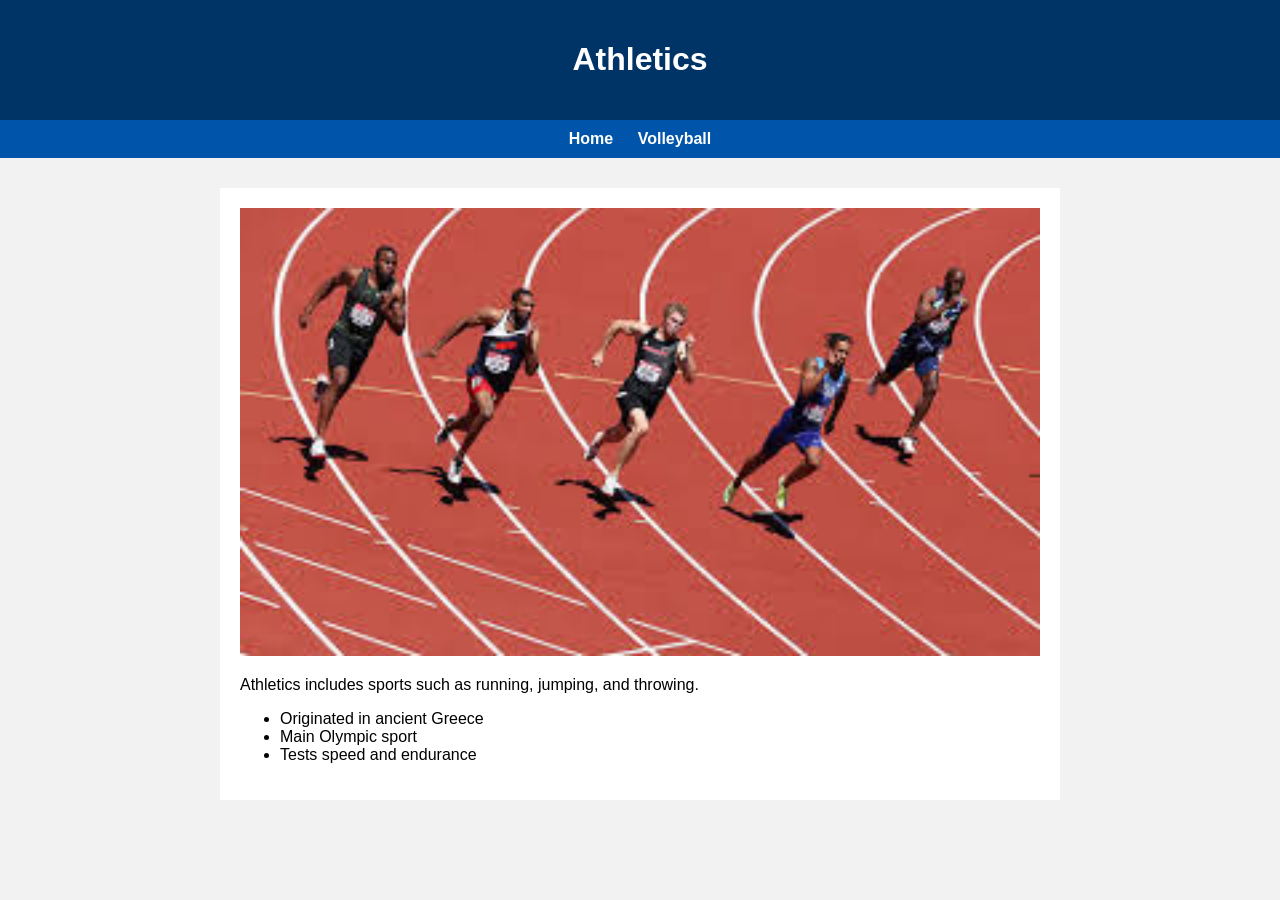
==== Athletics.html @ 1229adfd "Initial \commit" ====
<!DOCTYPE html>
<html>
<head>
    <title>Athletics</title>
    <style>
        body { font-family: Arial; background-color: #f2f2f2; margin: 0; }
        header { background-color: #003366; color: white; padding: 20px; text-align: center; }
        nav { background-color: #0055aa; padding: 10px; text-align: center; }
        nav a { color: white; margin: 10px; text-decoration: none; font-weight: bold; }
        section { background-color: white; max-width: 800px; margin: 30px auto; padding: 20px; }
        img { width: 100%; }
    </style>
</head>

<body>

<header>
    <h1>Athletics</h1>
</header>

<nav>
    <a href="index.html">Home</a>
    <a href="volleyball.html">Volleyball</a>
</nav>

<section>
    <img src="Athletics.jpg">
    <p>
        Athletics includes sports such as running, jumping, and throwing.
    </p>
    <ul>
        <li>Originated in ancient Greece</li>
        <li>Main Olympic sport</li>
        <li>Tests speed and endurance</li>
    </ul>
</section>

</body>
</html>
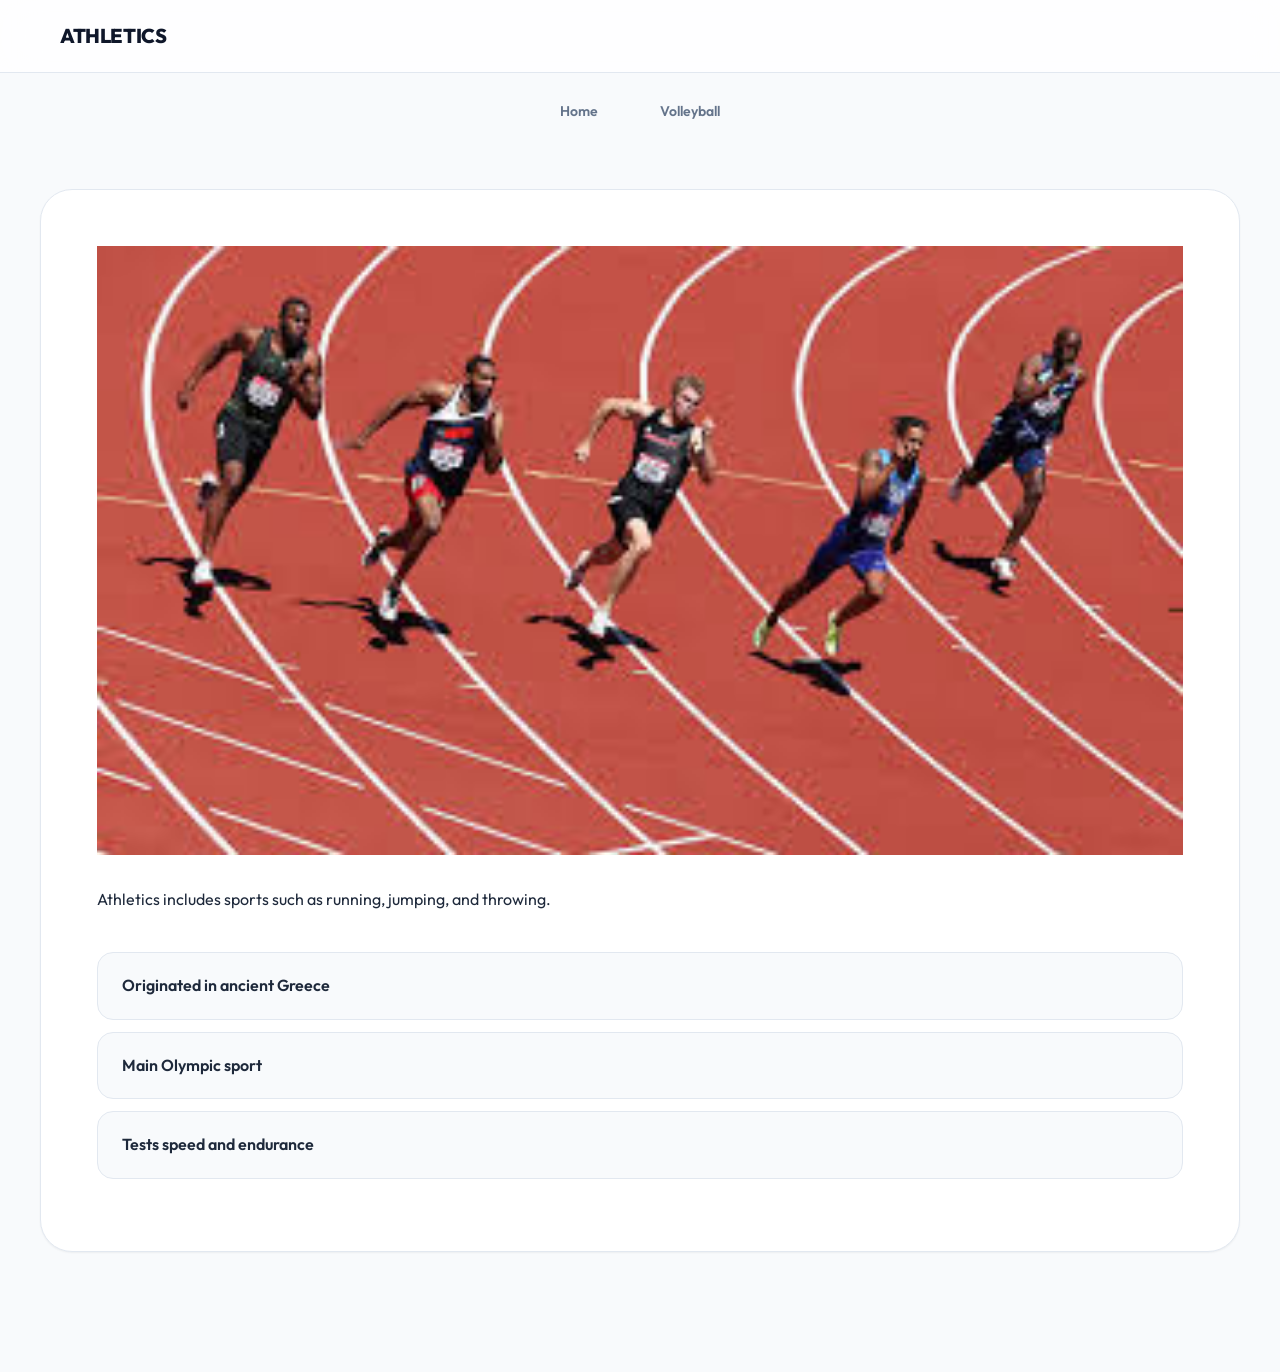
==== commit 790e696f: "Loco loco website" ====
--- a/Athletics.html
+++ b/Athletics.html
@@ -1,39 +1,40 @@
 <!DOCTYPE html>
-<html>
+<html lang="en">
 <head>
+    <meta charset="UTF-8">
+    <meta name="viewport" content="width=device-width, initial-scale=1.0">
     <title>Athletics</title>
-    <style>
-        body { font-family: Arial; background-color: #f2f2f2; margin: 0; }
-        header { background-color: #003366; color: white; padding: 20px; text-align: center; }
-        nav { background-color: #0055aa; padding: 10px; text-align: center; }
-        nav a { color: white; margin: 10px; text-decoration: none; font-weight: bold; }
-        section { background-color: white; max-width: 800px; margin: 30px auto; padding: 20px; }
-        img { width: 100%; }
-    </style>
+    <link rel="preconnect" href="https://fonts.googleapis.com">
+    <link rel="preconnect" href="https://fonts.gstatic.com" crossorigin>
+    <link href="https://fonts.googleapis.com/css2?family=Outfit:wght@400;600;800&display=swap" rel="stylesheet">
+    <link rel="stylesheet" href="style.css">
 </head>
-
 <body>
 
-<header>
+<header class="m3-top-app-bar">
     <h1>Athletics</h1>
 </header>
 
-<nav>
-    <a href="index.html">Home</a>
-    <a href="volleyball.html">Volleyball</a>
+<nav class="m3-nav">
+    <a href="index.html" class="m3-nav-link">Home</a>
+    <a href="Volleyball.html" class="m3-nav-link">Volleyball</a>
 </nav>
 
-<section>
-    <img src="Athletics.jpg">
-    <p>
-        Athletics includes sports such as running, jumping, and throwing.
-    </p>
-    <ul>
-        <li>Originated in ancient Greece</li>
-        <li>Main Olympic sport</li>
-        <li>Tests speed and endurance</li>
-    </ul>
-</section>
+<div class="container">
+    <div class="m3-card fade-in">
+        <div style="border-radius: var(--radius-large); overflow: hidden; margin-bottom: 32px;">
+            <img src="Athletics.jpg" alt="Athletics" style="width: 100%; display: block;">
+        </div>
+        <p>
+            Athletics includes sports such as running, jumping, and throwing.
+        </p>
+        <ul class="m3-list">
+            <li>Originated in ancient Greece</li>
+            <li>Main Olympic sport</li>
+            <li>Tests speed and endurance</li>
+        </ul>
+    </div>
+</div>
 
 </body>
-</html>+</html>
--- a/style.css
+++ b/style.css
@@ -0,0 +1,246 @@
+:root {
+  --color-primary: #0F172A;
+  --color-accent: #334155;
+  --color-bg: #F8FAFC;
+  --color-surface: #FFFFFF;
+  --color-text: #1E293B;
+  --color-text-muted: #64748B;
+  --color-border: #E2E8F0;
+  
+  --ease-elegant: cubic-bezier(0.16, 1, 0.3, 1);
+  --shadow-sm: 0 1px 2px 0 rgb(0 0 0 / 0.05);
+  --shadow-md: 0 4px 6px -1px rgb(0 0 0 / 0.1), 0 2px 4px -2px rgb(0 0 0 / 0.1);
+  --shadow-lg: 0 20px 25px -5px rgb(0 0 0 / 0.1), 0 8px 10px -6px rgb(0 0 0 / 0.1);
+  
+  --radius-xl: 32px;
+  --radius-lg: 16px;
+}
+
+body {
+  margin: 0;
+  font-family: 'Outfit', 'Inter', system-ui, sans-serif;
+  background-color: var(--color-bg);
+  color: var(--color-text);
+  line-height: 1.6;
+  -webkit-font-smoothing: antialiased;
+}
+
+.m3-top-app-bar {
+  background: rgba(255, 255, 255, 0.8);
+  backdrop-filter: blur(20px);
+  padding: 20px 60px;
+  display: flex;
+  justify-content: space-between;
+  align-items: center;
+  position: sticky;
+  top: 0;
+  z-index: 1000;
+  border-bottom: 1px solid var(--color-border);
+}
+
+.m3-top-app-bar h1 {
+  font-size: 20px;
+  font-weight: 800;
+  letter-spacing: -0.02em;
+  margin: 0;
+  text-transform: uppercase;
+  color: var(--color-primary);
+}
+
+.m3-nav {
+  display: flex;
+  gap: 12px;
+  padding: 16px;
+  justify-content: center;
+  overflow-x: auto;
+  scrollbar-width: none;
+}
+
+.m3-nav-link {
+  text-decoration: none;
+  color: var(--color-text-muted);
+  padding: 10px 24px;
+  border-radius: 100px;
+  font-weight: 600;
+  font-size: 14px;
+  transition: all 0.4s var(--ease-elegant);
+  border: 1px solid transparent;
+}
+
+.m3-nav-link:hover {
+  color: var(--color-primary);
+  background: var(--color-surface);
+  border-color: var(--color-border);
+  transform: translateY(-1px);
+}
+
+.m3-nav-link.active {
+  background: var(--color-primary);
+  color: white;
+  box-shadow: var(--shadow-md);
+}
+
+.hero-section {
+  text-align: center;
+  padding: 120px 24px;
+  background-image: radial-gradient(at 0% 0%, hsla(210,100%,98%,1) 0, transparent 50%), 
+                    radial-gradient(at 50% 0%, hsla(210,100%,96%,1) 0, transparent 50%);
+}
+
+.hero-section h2 {
+  font-size: clamp(48px, 8vw, 84px);
+  font-weight: 900;
+  letter-spacing: -0.04em;
+  line-height: 0.9;
+  margin: 0 0 24px 0;
+  color: var(--color-primary);
+}
+
+.hero-section p {
+  font-size: 20px;
+  color: var(--color-text-muted);
+  max-width: 600px;
+  margin: 0 auto;
+  font-weight: 400;
+}
+
+.container {
+  max-width: 1200px;
+  margin: 0 auto;
+  padding: 40px 24px;
+}
+
+.m3-card {
+  background: var(--color-surface);
+  border-radius: var(--radius-xl);
+  padding: 56px;
+  border: 1px solid var(--color-border);
+  box-shadow: var(--shadow-sm);
+  margin-bottom: 80px;
+}
+
+.m3-card h2 {
+  font-size: 32px;
+  font-weight: 800;
+  letter-spacing: -0.02em;
+  margin-bottom: 24px;
+}
+
+.carousel-container {
+  display: flex;
+  align-items: center;
+  gap: 24px;
+  position: relative;
+}
+
+.sport-grid {
+  display: flex;
+  gap: 32px;
+  overflow-x: auto;
+  scroll-snap-type: x mandatory;
+  padding: 40px 0;
+  scrollbar-width: none;
+  scroll-behavior: smooth;
+}
+
+.sport-grid::-webkit-scrollbar { display: none; }
+
+.sport-card {
+  flex: 0 0 340px;
+  scroll-snap-align: center;
+  text-decoration: none;
+  color: inherit;
+  background: var(--color-surface);
+  border-radius: var(--radius-xl);
+  overflow: hidden;
+  transition: all 0.6s var(--ease-elegant);
+  border: 1px solid var(--color-border);
+  box-shadow: var(--shadow-sm);
+}
+
+.sport-card img {
+  width: 100%;
+  height: 280px;
+  object-fit: cover;
+  transition: transform 1s var(--ease-elegant);
+}
+
+.sport-card:hover {
+  transform: translateY(-12px) scale(1.02);
+  box-shadow: var(--shadow-lg);
+  border-color: transparent;
+}
+
+.sport-card:hover img {
+  transform: scale(1.08);
+}
+
+.sport-card .content {
+  padding: 32px;
+}
+
+.sport-card h3 {
+  font-size: 22px;
+  font-weight: 700;
+  margin: 0;
+  letter-spacing: -0.01em;
+}
+
+.carousel-btn {
+  width: 56px;
+  height: 56px;
+  border-radius: 28px;
+  background: var(--color-surface);
+  border: 1px solid var(--color-border);
+  color: var(--color-primary);
+  cursor: pointer;
+  transition: all 0.3s var(--ease-elegant);
+  display: flex;
+  align-items: center;
+  justify-content: center;
+  box-shadow: var(--shadow-md);
+  z-index: 10;
+}
+
+.carousel-btn:hover {
+  background: var(--color-primary);
+  color: white;
+  transform: scale(1.1);
+}
+
+.m3-list {
+  list-style: none;
+  padding: 0;
+  margin-top: 40px;
+}
+
+.m3-list li {
+  padding: 20px 24px;
+  background: var(--color-bg);
+  border-radius: var(--radius-lg);
+  margin-bottom: 12px;
+  font-weight: 600;
+  border: 1px solid var(--color-border);
+  transition: all 0.3s var(--ease-elegant);
+}
+
+.m3-list li:hover {
+  background: var(--color-surface);
+  transform: translateX(12px);
+  box-shadow: var(--shadow-sm);
+}
+
+.fade-in {
+  animation: reveal 1.2s var(--ease-elegant) both;
+}
+
+@keyframes reveal {
+  0% { opacity: 0; transform: translateY(40px); }
+  100% { opacity: 1; transform: translateY(0); }
+}
+
+@media (max-width: 600px) {
+  .m3-top-app-bar { padding: 16px 24px; }
+  .sport-card { flex: 0 0 85%; }
+  .m3-card { padding: 32px; }
+}
